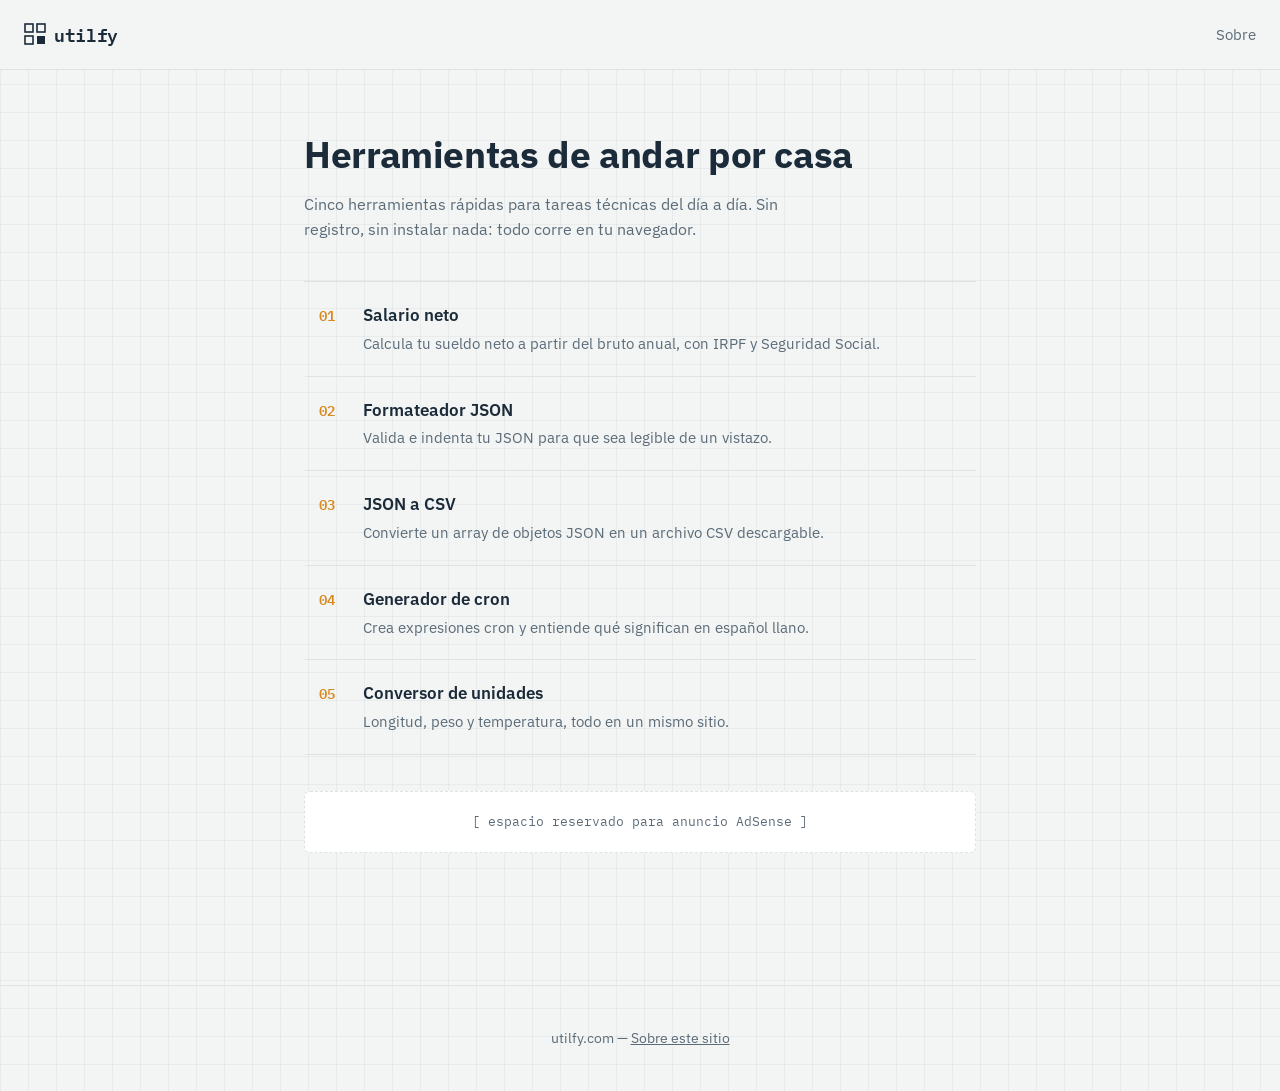
==== index.html @ 82df1002 "commit" ====
<!DOCTYPE html>
<html lang="es">
<head>
  <meta charset="UTF-8">
  <meta name="viewport" content="width=device-width, initial-scale=1.0">
  <title>utilfy — Herramientas online gratis</title>
  <meta name="description" content="Herramientas online gratuitas: calculadora de salario neto, formateador JSON, conversor JSON a CSV, generador de cron y conversor de unidades.">
  <link rel="stylesheet" href="style.css">
</head>
<body>

  <header>
    <a href="index.html" class="marca">
      <svg width="22" height="22" viewBox="0 0 22 22" fill="none" xmlns="http://www.w3.org/2000/svg">
        <rect x="1" y="1" width="8" height="8" stroke="currentColor" stroke-width="1.6"/>
        <rect x="13" y="1" width="8" height="8" stroke="currentColor" stroke-width="1.6"/>
        <rect x="1" y="13" width="8" height="8" stroke="currentColor" stroke-width="1.6"/>
        <rect x="13" y="13" width="8" height="8" fill="currentColor"/>
      </svg>
      <span>utilfy</span>
    </a>
    <nav>
      <a href="sobre.html">Sobre</a>
    </nav>
  </header>

  <main>
    <h1>Herramientas de andar por casa</h1>
    <p class="subtitulo">Cinco herramientas rápidas para tareas técnicas del día a día. Sin registro, sin instalar nada: todo corre en tu navegador.</p>

    <div class="catalogo">
      <a href="salario-neto.html" class="entrada-catalogo">
        <span class="num">01</span>
        <span class="texto">
          <h3>Salario neto</h3>
          <p>Calcula tu sueldo neto a partir del bruto anual, con IRPF y Seguridad Social.</p>
        </span>
      </a>

      <a href="formateador-json.html" class="entrada-catalogo">
        <span class="num">02</span>
        <span class="texto">
          <h3>Formateador JSON</h3>
          <p>Valida e indenta tu JSON para que sea legible de un vistazo.</p>
        </span>
      </a>

      <a href="json-a-csv.html" class="entrada-catalogo">
        <span class="num">03</span>
        <span class="texto">
          <h3>JSON a CSV</h3>
          <p>Convierte un array de objetos JSON en un archivo CSV descargable.</p>
        </span>
      </a>

      <a href="generador-cron.html" class="entrada-catalogo">
        <span class="num">04</span>
        <span class="texto">
          <h3>Generador de cron</h3>
          <p>Crea expresiones cron y entiende qué significan en español llano.</p>
        </span>
      </a>

      <a href="conversor-unidades.html" class="entrada-catalogo">
        <span class="num">05</span>
        <span class="texto">
          <h3>Conversor de unidades</h3>
          <p>Longitud, peso y temperatura, todo en un mismo sitio.</p>
        </span>
      </a>
    </div>

    <div class="espacio-anuncio">[ espacio reservado para anuncio AdSense ]</div>
  </main>

  <footer>
    <p>utilfy.com — <a href="sobre.html">Sobre este sitio</a></p>
  </footer>

</body>
</html>
---- style.css ----
@import url('https://fonts.googleapis.com/css2?family=IBM+Plex+Sans:wght@400;500;600;700&family=IBM+Plex+Mono:wght@400;500;600&display=swap');

:root {
  --papel: #f3f5f4;
  --linea-papel: rgba(28, 43, 57, 0.05);
  --superficie: #ffffff;
  --tinta: #1c2b39;
  --tinta-suave: #5b6b78;
  --linea: #dce2e6;
  --azul: #2d5f8a;
  --azul-oscuro: #1f3f5c;
  --ambar: #d98a1f;
  --ambar-suave: #fbeed9;
  --error: #b3402a;
  --exito: #3c7a5e;
  --radio: 6px;
}

* { box-sizing: border-box; }

body {
  margin: 0;
  font-family: 'IBM Plex Sans', -apple-system, sans-serif;
  color: var(--tinta);
  background-color: var(--papel);
  background-image:
    linear-gradient(var(--linea-papel) 1px, transparent 1px),
    linear-gradient(90deg, var(--linea-papel) 1px, transparent 1px);
  background-size: 28px 28px;
  line-height: 1.55;
}

/* --- Cabecera --- */

header {
  background: var(--papel);
  border-bottom: 1px solid var(--linea);
  padding: 20px 24px;
  display: flex;
  align-items: center;
  justify-content: space-between;
}

.marca {
  display: flex;
  align-items: center;
  gap: 8px;
  text-decoration: none;
  color: var(--tinta);
}

.marca svg { display: block; }

.marca span {
  font-family: 'IBM Plex Mono', monospace;
  font-weight: 600;
  font-size: 1.15rem;
  letter-spacing: -0.02em;
}

header nav a {
  color: var(--tinta-suave);
  text-decoration: none;
  margin-left: 24px;
  font-size: 0.92rem;
  border-bottom: 1px solid transparent;
  padding-bottom: 2px;
}

header nav a:hover { color: var(--tinta); border-bottom-color: var(--ambar); }

/* --- Contenido --- */

main {
  max-width: 720px;
  margin: 0 auto;
  padding: 56px 24px 96px;
}

h1 {
  font-size: clamp(1.7rem, 4vw, 2.3rem);
  font-weight: 700;
  letter-spacing: -0.01em;
  margin: 0 0 8px;
}

p.subtitulo {
  color: var(--tinta-suave);
  margin: 0 0 40px;
  max-width: 52ch;
  font-size: 1.02rem;
}

/* --- Índice de herramientas (home) --- */

.catalogo {
  border-top: 1px solid var(--linea);
}

.entrada-catalogo {
  display: flex;
  align-items: baseline;
  gap: 20px;
  padding: 20px 12px;
  text-decoration: none;
  color: var(--tinta);
  border-bottom: 1px solid var(--linea);
  border-left: 3px solid transparent;
}

.entrada-catalogo:hover {
  background: var(--superficie);
  border-left-color: var(--ambar);
}

.entrada-catalogo .num {
  font-family: 'IBM Plex Mono', monospace;
  color: var(--ambar);
  font-size: 0.9rem;
  font-weight: 600;
  flex-shrink: 0;
  width: 24px;
}

.entrada-catalogo .texto h3 {
  margin: 0 0 4px;
  font-size: 1.08rem;
  font-weight: 600;
}

.entrada-catalogo .texto p {
  margin: 0;
  color: var(--tinta-suave);
  font-size: 0.92rem;
}

/* --- Panel principal de cada herramienta --- */

.tarjeta {
  background: var(--superficie);
  border: 1px solid var(--linea);
  border-radius: var(--radio);
  padding: 28px;
  margin-bottom: 24px;
}

/* --- Formularios --- */

label {
  display: block;
  font-weight: 600;
  margin-bottom: 6px;
  font-size: 0.88rem;
  color: var(--tinta);
}

input[type="text"],
input[type="number"],
select,
textarea {
  width: 100%;
  padding: 10px 12px;
  border: 1px solid var(--linea);
  border-radius: 4px;
  font-size: 0.95rem;
  font-family: inherit;
  margin-bottom: 18px;
  background: var(--superficie);
  color: var(--tinta);
}

input:focus,
select:focus,
textarea:focus {
  outline: none;
  border-color: var(--azul);
  box-shadow: 0 0 0 3px rgba(45, 95, 138, 0.14);
}

textarea {
  font-family: 'IBM Plex Mono', monospace;
  font-size: 0.85rem;
  resize: vertical;
}

/* --- Botones --- */

button {
  background: var(--tinta);
  color: var(--papel);
  border: none;
  padding: 10px 20px;
  border-radius: 4px;
  font-size: 0.92rem;
  font-weight: 600;
  font-family: inherit;
  cursor: pointer;
  margin: 0 8px 8px 0;
}

button:hover { background: var(--azul-oscuro); }

button.secundario {
  background: transparent;
  color: var(--tinta);
  border: 1px solid var(--linea);
}

button.secundario:hover {
  border-color: var(--tinta);
  background: var(--papel);
}

/* --- Resultados --- */

.resultado {
  background: var(--papel);
  border-radius: 4px;
  padding: 6px 16px;
  margin-top: 16px;
}

.dato {
  display: flex;
  justify-content: space-between;
  align-items: baseline;
  padding: 12px 0;
  border-bottom: 1px solid var(--linea);
  font-size: 0.95rem;
}

.dato:last-child { border-bottom: none; }

.dato .valor {
  font-family: 'IBM Plex Mono', monospace;
  font-weight: 600;
}

.dato:last-child .valor {
  background: var(--tinta);
  color: var(--ambar);
  padding: 3px 10px;
  border-radius: 4px;
}

.error {
  color: var(--error);
  font-size: 0.88rem;
  margin-top: -10px;
  margin-bottom: 16px;
}

.fila {
  display: grid;
  grid-template-columns: 1fr 1fr;
  gap: 16px;
}

.fila-3 {
  display: grid;
  grid-template-columns: repeat(3, 1fr);
  gap: 16px;
}

.aviso {
  font-size: 0.82rem;
  color: var(--tinta-suave);
  margin-top: 20px;
  border-left: 3px solid var(--linea);
  padding-left: 12px;
}

.espacio-anuncio {
  background: var(--superficie);
  border: 1px dashed var(--linea);
  border-radius: var(--radio);
  padding: 20px;
  text-align: center;
  color: var(--tinta-suave);
  font-size: 0.82rem;
  font-family: 'IBM Plex Mono', monospace;
  margin: 36px 0;
}

footer {
  text-align: center;
  padding: 28px;
  color: var(--tinta-suave);
  font-size: 0.85rem;
  border-top: 1px solid var(--linea);
}

footer a { color: var(--tinta-suave); }

@media (max-width: 600px) {
  .fila, .fila-3 { grid-template-columns: 1fr; }
  .entrada-catalogo { gap: 12px; }
}
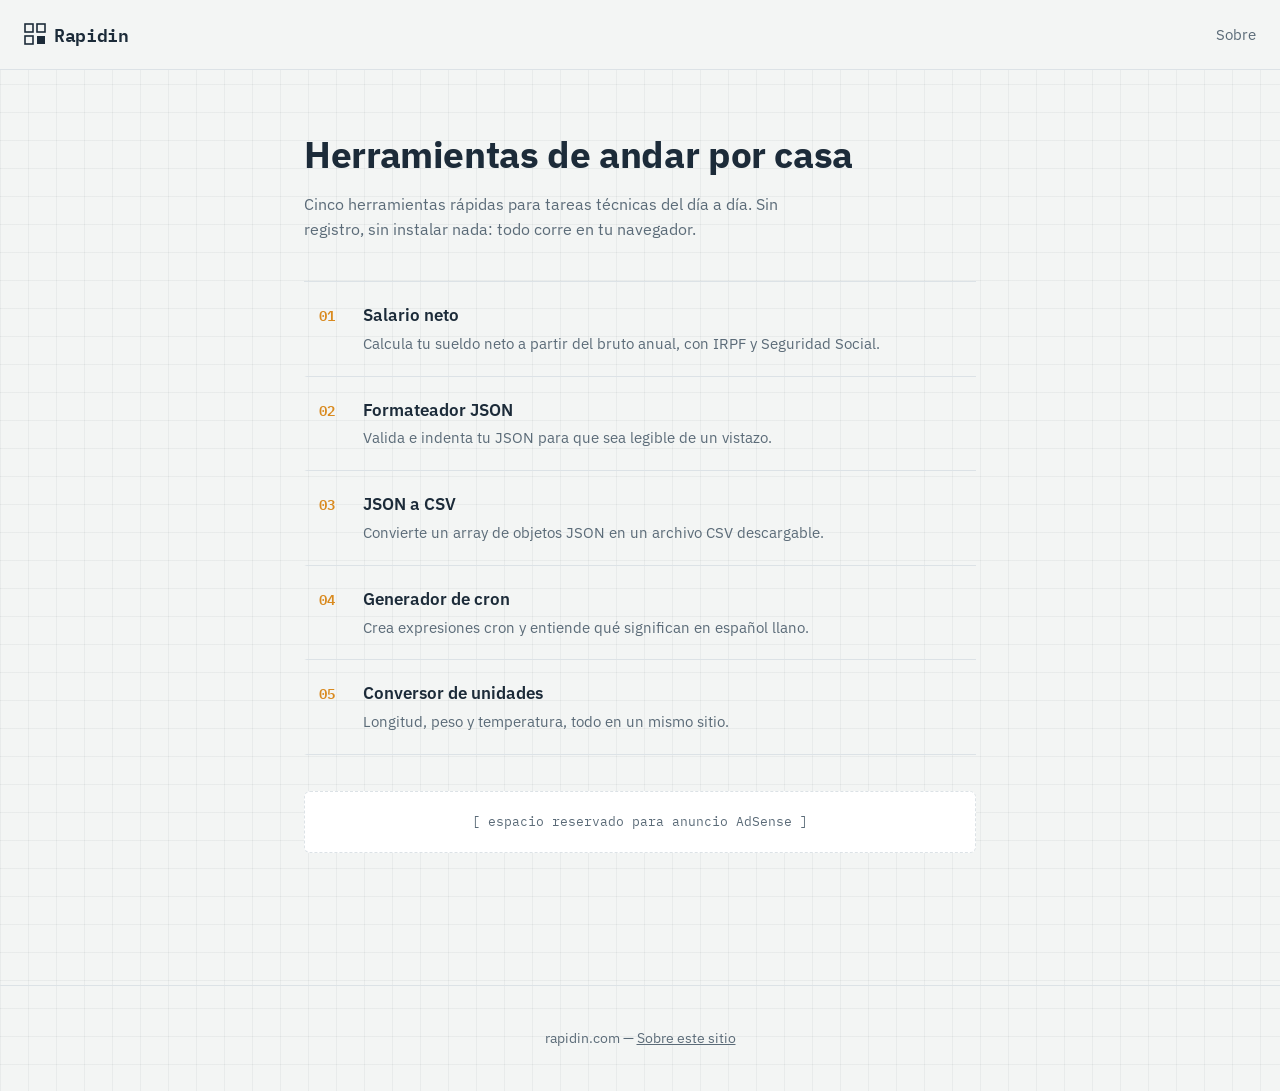
==== commit ec52bdff: "project" ====
--- a/index.html
+++ b/index.html
@@ -3,7 +3,7 @@
 <head>
   <meta charset="UTF-8">
   <meta name="viewport" content="width=device-width, initial-scale=1.0">
-  <title>utilfy — Herramientas online gratis</title>
+  <title>Rapidin — Herramientas online gratis</title>
   <meta name="description" content="Herramientas online gratuitas: calculadora de salario neto, formateador JSON, conversor JSON a CSV, generador de cron y conversor de unidades.">
   <link rel="stylesheet" href="style.css">
 </head>
@@ -17,7 +17,7 @@
         <rect x="1" y="13" width="8" height="8" stroke="currentColor" stroke-width="1.6"/>
         <rect x="13" y="13" width="8" height="8" fill="currentColor"/>
       </svg>
-      <span>utilfy</span>
+      <span>Rapidin</span>
     </a>
     <nav>
       <a href="sobre.html">Sobre</a>
@@ -74,7 +74,7 @@
   </main>
 
   <footer>
-    <p>utilfy.com — <a href="sobre.html">Sobre este sitio</a></p>
+    <p>rapidin.com — <a href="sobre.html">Sobre este sitio</a></p>
   </footer>
 
 </body>
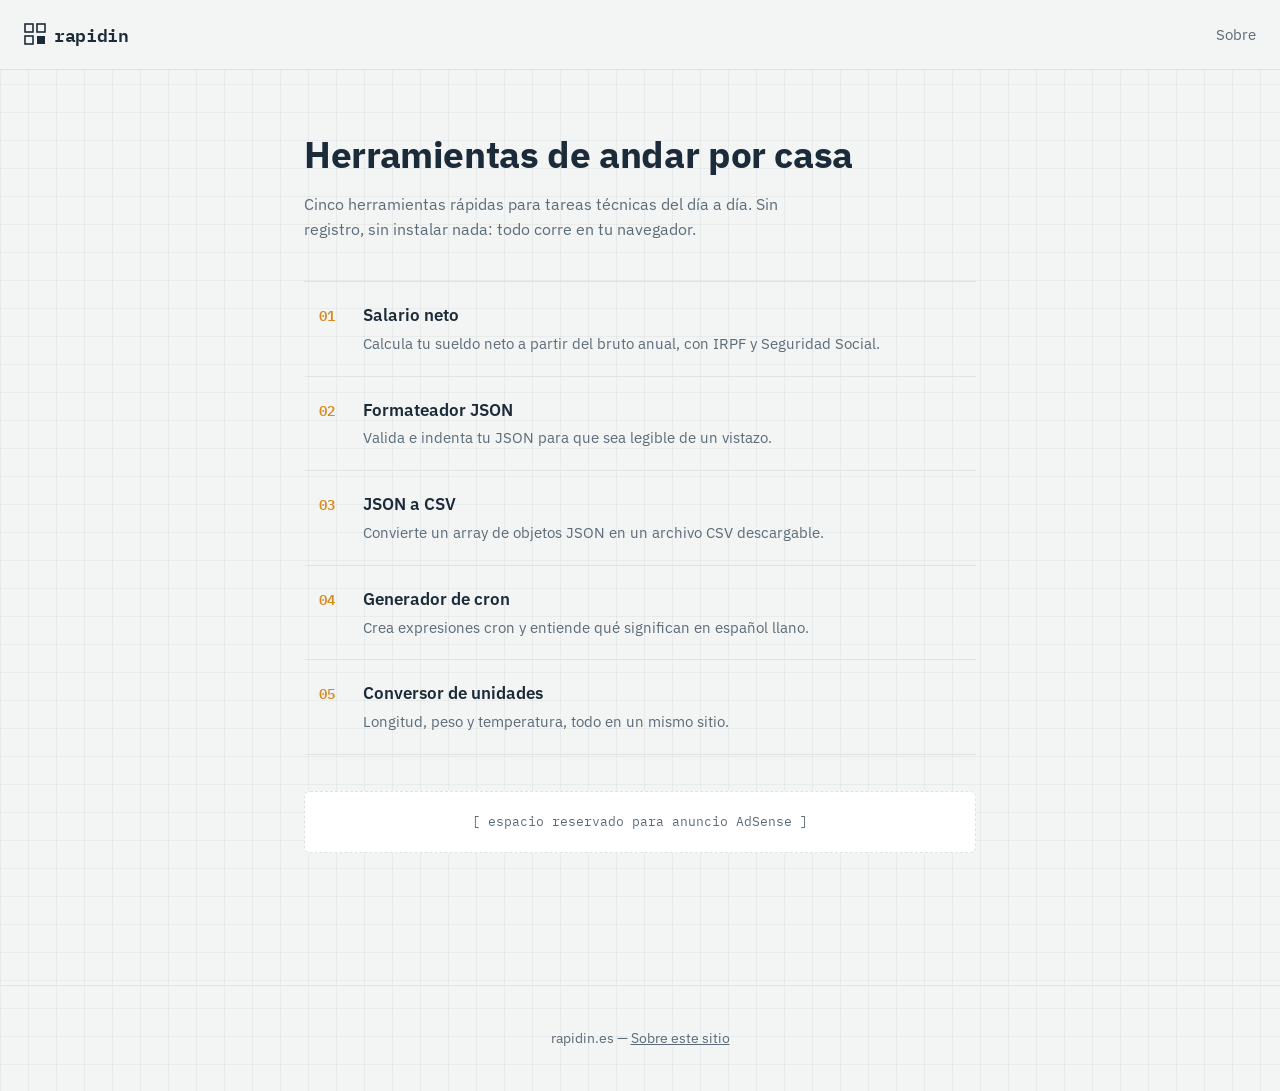
==== commit 649163ff: "adsense" ====
--- a/index.html
+++ b/index.html
@@ -3,9 +3,11 @@
 <head>
   <meta charset="UTF-8">
   <meta name="viewport" content="width=device-width, initial-scale=1.0">
-  <title>Rapidin — Herramientas online gratis</title>
+  <title>rapidin — Herramientas online gratis</title>
   <meta name="description" content="Herramientas online gratuitas: calculadora de salario neto, formateador JSON, conversor JSON a CSV, generador de cron y conversor de unidades.">
   <link rel="stylesheet" href="style.css">
+  <script async src="https://pagead2.googlesyndication.com/pagead/js/adsbygoogle.js?client=ca-pub-9055936809546240"
+     crossorigin="anonymous"></script>
 </head>
 <body>
 
@@ -17,7 +19,7 @@
         <rect x="1" y="13" width="8" height="8" stroke="currentColor" stroke-width="1.6"/>
         <rect x="13" y="13" width="8" height="8" fill="currentColor"/>
       </svg>
-      <span>Rapidin</span>
+      <span>rapidin</span>
     </a>
     <nav>
       <a href="sobre.html">Sobre</a>
@@ -74,8 +76,8 @@
   </main>
 
   <footer>
-    <p>rapidin.com — <a href="sobre.html">Sobre este sitio</a></p>
+    <p>rapidin.es — <a href="sobre.html">Sobre este sitio</a></p>
   </footer>
 
 </body>
-</html>+</html>
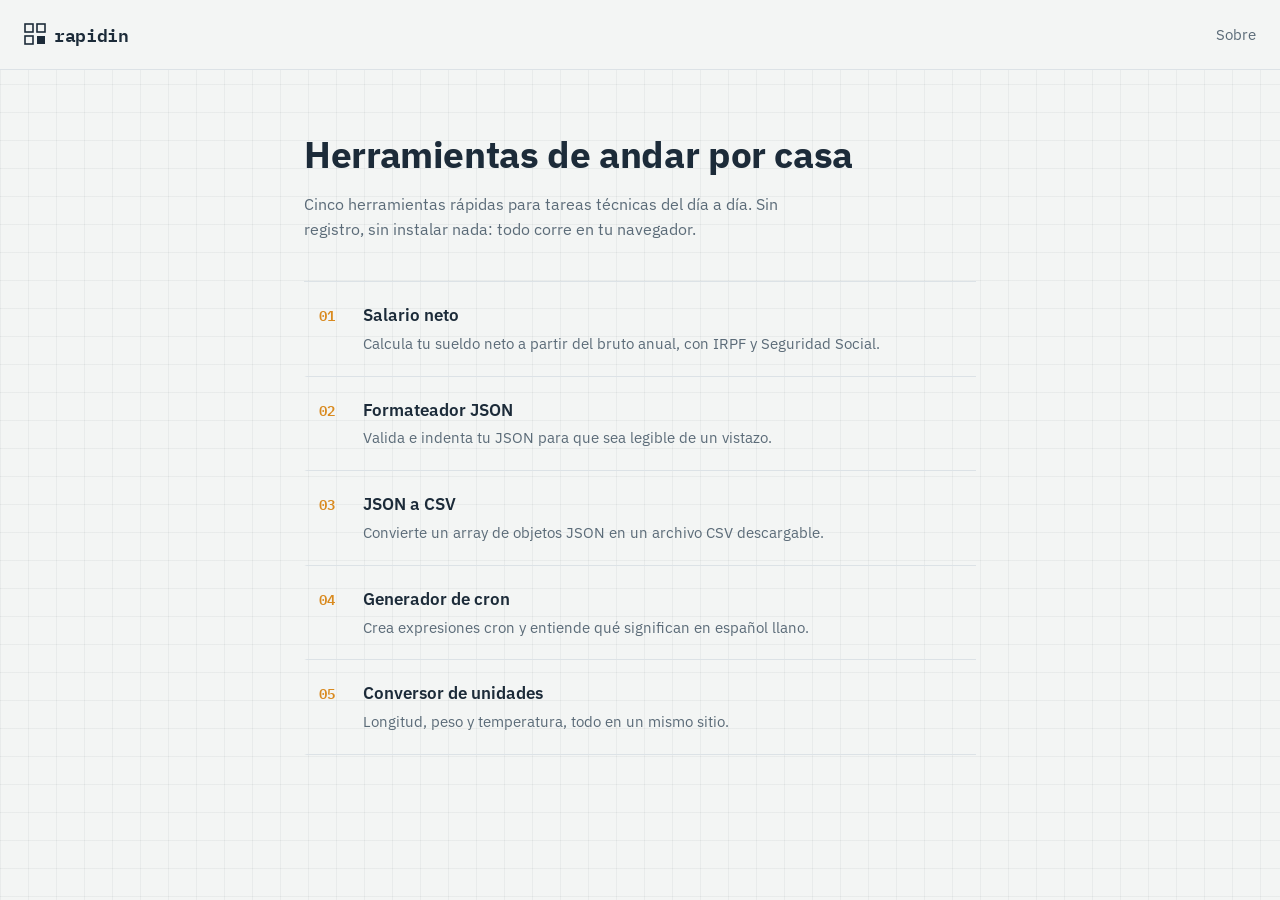
==== commit 34e5c123: "retoques" ====
--- a/index.html
+++ b/index.html
@@ -72,12 +72,9 @@
       </a>
     </div>
 
-    <div class="espacio-anuncio">[ espacio reservado para anuncio AdSense ]</div>
+   
   </main>
 
-  <footer>
-    <p>rapidin.es — <a href="sobre.html">Sobre este sitio</a></p>
-  </footer>
 
 </body>
 </html>
